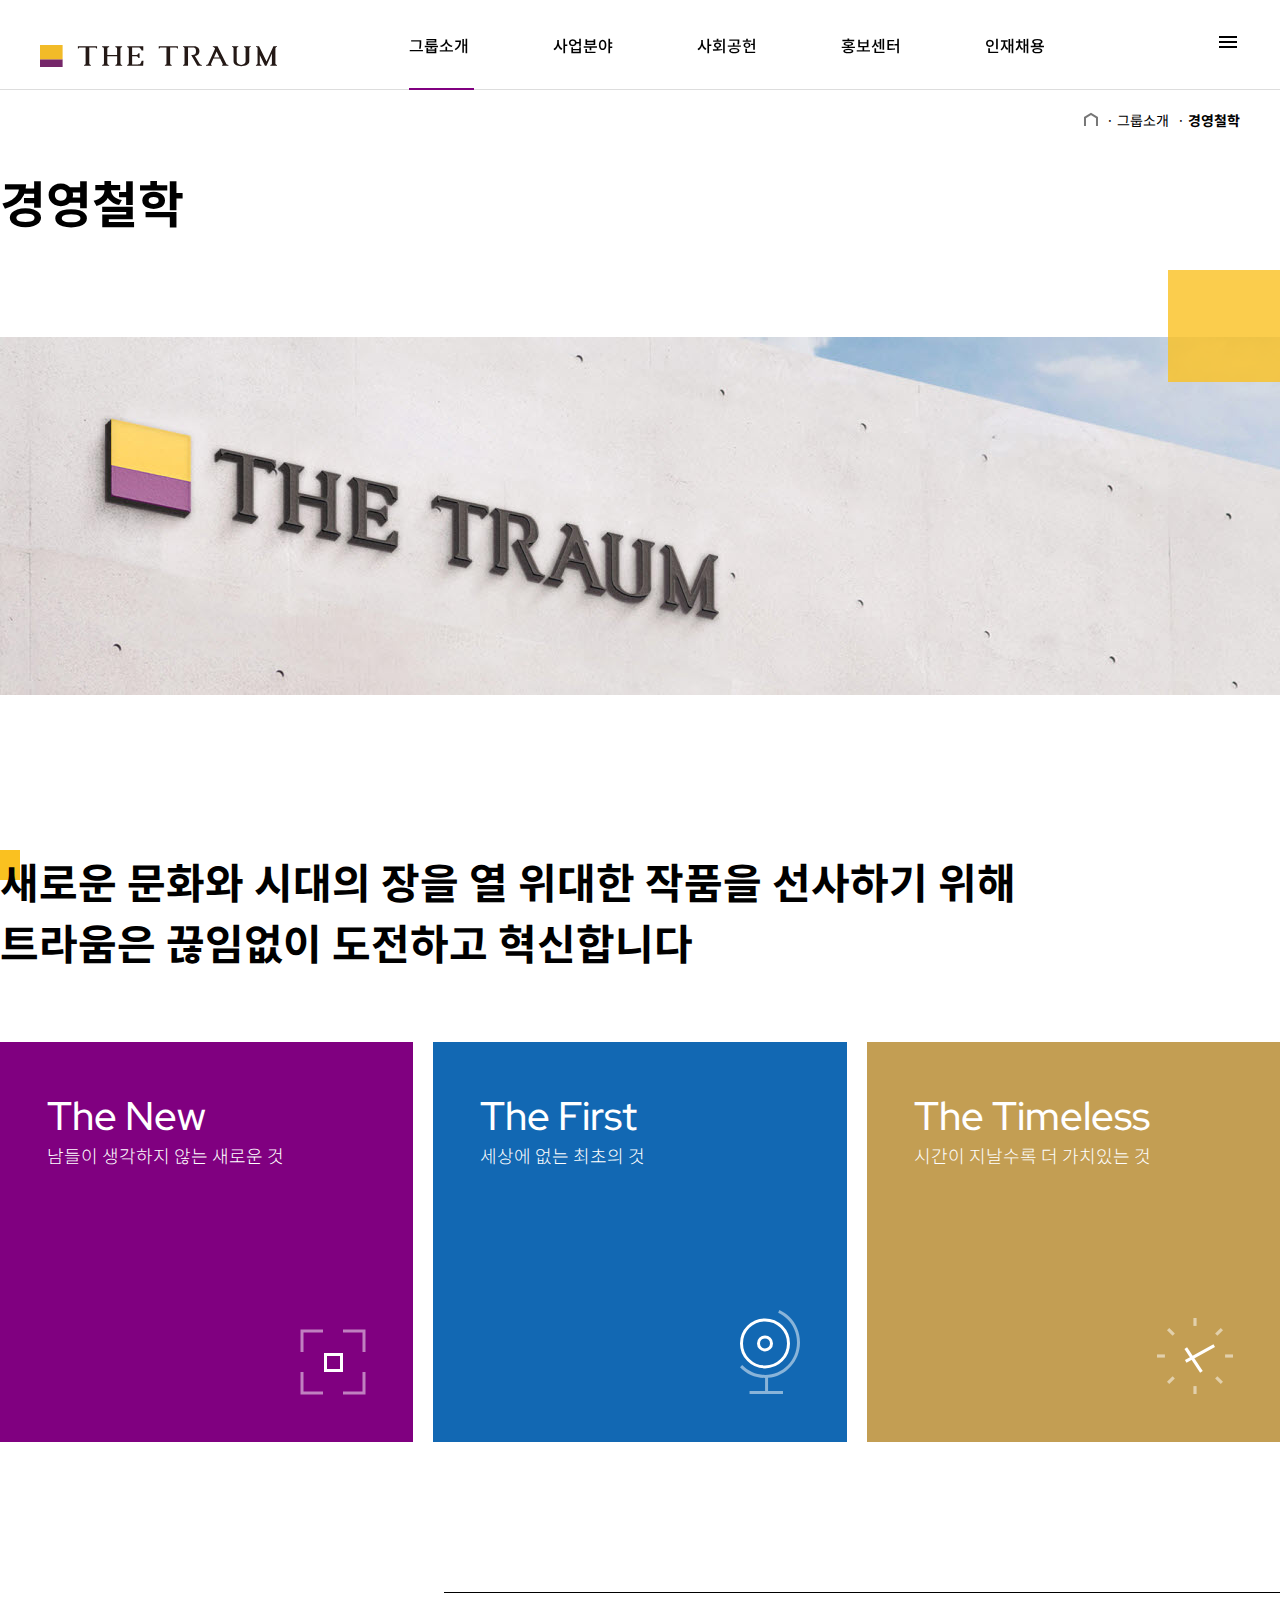
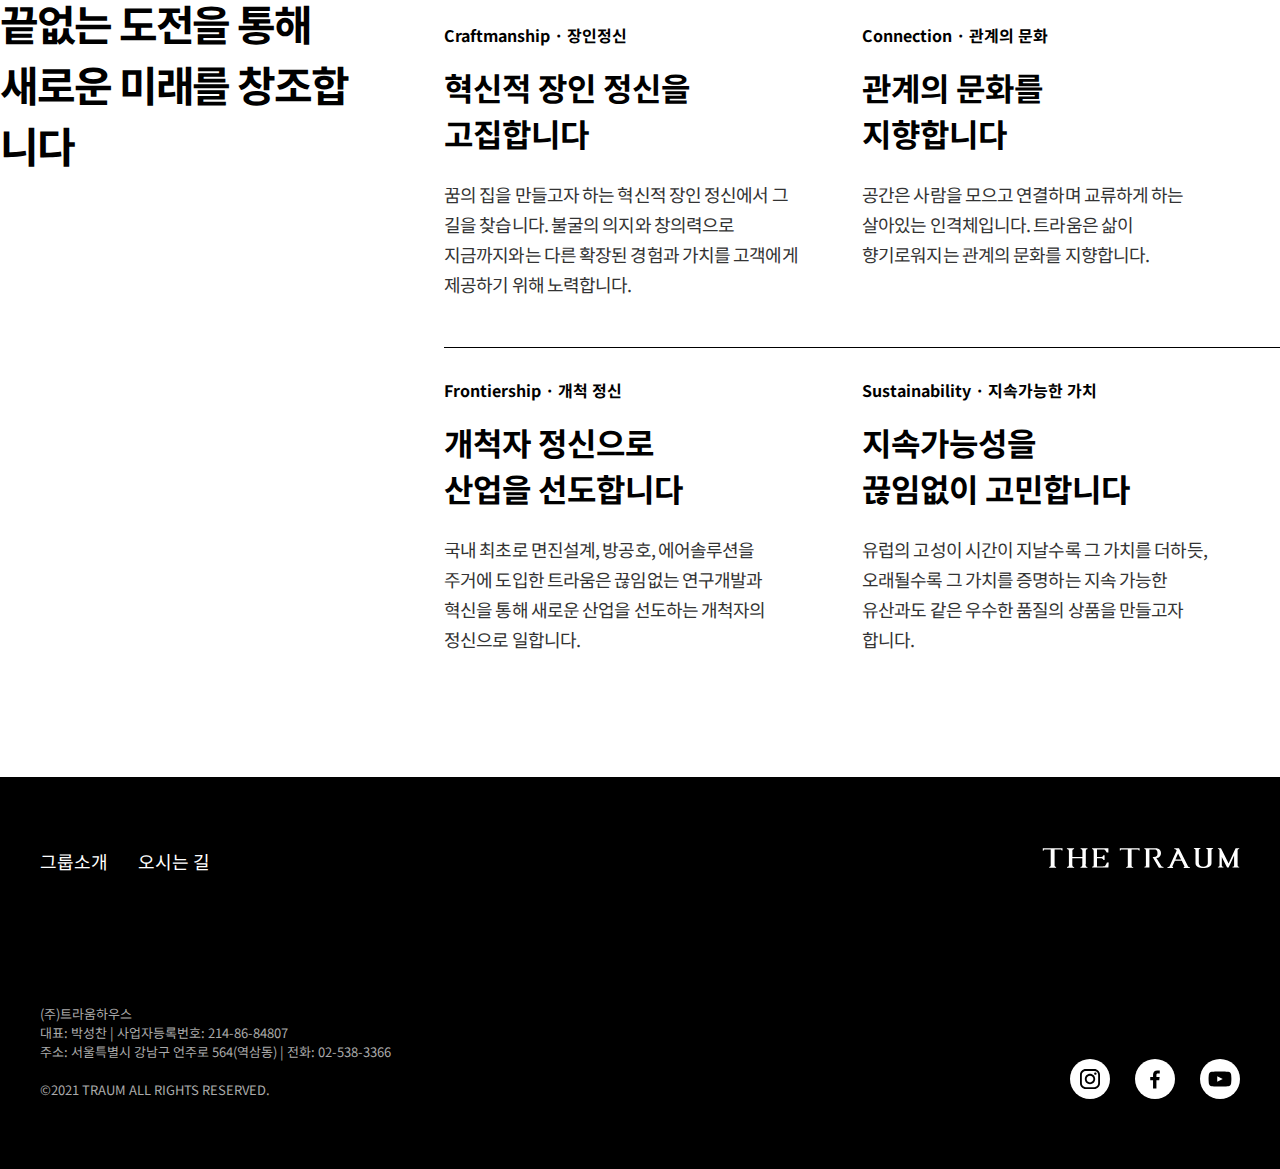
==== pages/sub1-2.html @ 022a42b8 "sub1-2 추가" ====
<!DOCTYPE html>
<html lang="en">
  <head>
    <meta charset="UTF-8" />
    <meta http-equiv="X-UA-Compatible" content="IE=edge" />
    <meta name="viewport" content="width=device-width, initial-scale=1.0" />
    <title>경영철학-트라움</title>
    <link
      rel="shortcut icon"
      href="../images/icon_314437b1bab41f78df8daaabedae7fd4.ico"
    />

    <!-- css style -->
    <link rel="stylesheet" href="../css/style.css" />
    <link
      rel="stylesheet"
      href="../css/sub_web.css"
      media="screen and (min-width: 1200px)"
    />
    <link
      rel="stylesheet"
      href="../css/sub_tab.css"
      media="screen and (max-width: 1199px) and (min-width: 768px)"
    />
    <link
      rel="stylesheet"
      href="../css/sub_mob.css"
      media="screen and (max-width: 767px)"
    />

    <!-- javascript -->
    <script src="https://ajax.googleapis.com/ajax/libs/jquery/3.6.1/jquery.min.js"></script>
    <script src="../js/sub.js"></script>
  </head>
  <body id="sub1-2">
    <div class="container">
      <header>
        <h1 class="logo">
          <a href="../index.html">
            <img src="../images/logo.svg" alt="logo" />
          </a>
        </h1>
        <nav class="gnb">
          <ul class="depth1">
            <li class="active">
              <a href="#">그룹소개</a>
              <ul class="depth2">
                <li>
                  <a href="#">CEO 인사말</a>
                </li>
                <li>
                  <a href="./sub1-2.html">경영철학</a>
                </li>
                <li>
                  <a href="#">연혁</a>
                </li>
                <li>
                  <a href="#">계열사 소개</a>
                </li>
                <li>
                  <a href="#">CI</a>
                </li>
                <li>
                  <a href="#">오시는 길</a>
                </li>
              </ul>
            </li>
            <li>
              <a href="#">사업분야</a>
              <ul class="depth2">
                <li>
                  <a href="#">부동산 개발</a>
                </li>
                <li>
                  <a href="#">자산 운용</a>
                </li>
                <li>
                  <a href="#">문화·예술</a>
                </li>
                <li>
                  <a href="#">식음 유통</a>
                </li>
              </ul>
            </li>
            <li>
              <a href="#">사회공헌</a>
              <ul class="depth2">
                <li>
                  <a href="#">사회공헌 소개</a>
                </li>
                <li>
                  <a href="#">사회공헌 활동</a>
                </li>
              </ul>
            </li>
            <li>
              <a href="#">홍보센터</a>
              <ul class="depth2">
                <li>
                  <a href="#">그룹뉴스</a>
                </li>
                <li>
                  <a href="#">미디어룸</a>
                </li>
              </ul>
            </li>
            <li>
              <a href="#">인재채용</a>
              <ul class="depth2">
                <li>
                  <a href="#">인재상</a>
                </li>
                <li>
                  <a href="#">채용정보</a>
                </li>
              </ul>
            </li>
          </ul>
        </nav>
        <div class="site-map-toggle">
          <a href="#"><img src="../images/menu.svg" alt="menu" /></a>
        </div>
      </header>
      <!-- // header -->

      <!-- site-map -->
      <div id="site-map">
        <div class="header-cover">
          <h1 class="logo mob-only">
            <a href="../index.html">
              <img src="../images/logo.svg" alt="logo" />
            </a>
          </h1>
          <div class="site-map-close">
            <a href="#"><img src="../images/close.svg" alt="menu" /></a>
          </div>
        </div>
        <nav class="gnb">
          <ul class="depth1">
            <li>
              <a href="#"
                >그룹소개
                <img
                  class="mob-only"
                  src="../images/arrow-down.svg"
                  alt="그룹소개"
              /></a>
              <ul class="depth2">
                <li>
                  <a href="#">CEO 인사말</a>
                </li>
                <li>
                  <a href="./sub1-2.html">경영철학</a>
                </li>
                <li>
                  <a href="#">연혁</a>
                </li>
                <li>
                  <a href="#">계열사 소개</a>
                </li>
                <li>
                  <a href="#">CI</a>
                </li>
                <li>
                  <a href="#">오시는 길</a>
                </li>
              </ul>
            </li>
            <li>
              <a href="#"
                >사업분야
                <img
                  class="mob-only"
                  src="../images/arrow-down.svg"
                  alt="사업분야"
              /></a>
              <ul class="depth2">
                <li>
                  <a href="#">부동산 개발</a>
                </li>
                <li>
                  <a href="#">자산 운용</a>
                </li>
                <li>
                  <a href="#">문화·예술</a>
                </li>
                <li>
                  <a href="#">식음 유통</a>
                </li>
              </ul>
            </li>
            <li>
              <a href="#"
                >사회공헌
                <img
                  class="mob-only"
                  src="../images/arrow-down.svg"
                  alt="사회공헌"
              /></a>
              <ul class="depth2">
                <li>
                  <a href="#">사회공헌 소개</a>
                </li>
                <li>
                  <a href="#">사회공헌 활동</a>
                </li>
              </ul>
            </li>
            <li>
              <a href="#"
                >홍보센터
                <img
                  class="mob-only"
                  src="../images/arrow-down.svg"
                  alt="홍보센터"
              /></a>
              <ul class="depth2">
                <li>
                  <a href="#">그룹뉴스</a>
                </li>
                <li>
                  <a href="#">미디어룸</a>
                </li>
              </ul>
            </li>
            <li>
              <a href="#"
                >인재채용
                <img
                  class="mob-only"
                  src="../images/arrow-down.svg"
                  alt="인재채용"
              /></a>
              <ul class="depth2">
                <li>
                  <a href="#">인재상</a>
                </li>
                <li>
                  <a href="#">채용정보</a>
                </li>
              </ul>
            </li>
          </ul>
        </nav>
      </div>
      <!-- // site-map -->

      <main>
        <div class="breadcrumb">
          <ul class="crumb-list">
            <li>
              <a href="../index.html"
                ><img src="../images/sub_home.svg" alt="home" />
              </a>
            </li>
            <li>· 그룹소개</li>
            <li>· <b>경영철학</b></li>
          </ul>
        </div>
        <!-- // breadcrumb -->
        <div class="sub-title">
          <h1>경영철학</h1>
          <div class="sub-title-img">
            <img src="../images/sub_cover_1.jpg" alt="sub-title-img" />
          </div>
        </div>
        <!-- // sub-title -->
        <section class="section1">
          <h2>
            새로운 문화와 시대의 장을 열 위대한 작품을 선사하기 위해 <br />
            트라움은 끊임없이 도전하고 혁신합니다
          </h2>
          <ul class="ph-list">
            <li>
              <h3>The New</h3>
              <p>남들이 생각하지 않는 새로운 것</p>
              <img src="../images/ph-list-1.svg" alt="icon1" />
            </li>
            <li>
              <h3>The First</h3>
              <p>세상에 없는 최초의 것</p>
              <img src="../images/ph-list-2.svg" alt="icon2" />
            </li>
            <li>
              <h3>The Timeless</h3>
              <p>시간이 지날수록 더 가치있는 것</p>
              <img src="../images/ph-list-3.svg" alt="icon3" />
            </li>
          </ul>
        </section>

        <section class="section2">
          <div class="wrap">
            <h2>
              끝없는 도전을 통해 <br />
              새로운 미래를 창조합니다
            </h2>
            <ul class="ph-list2">
              <li>
                <h4>Craftmanship · 장인정신</h4>
                <h3>
                  혁신적 장인 정신을 <br />
                  고집합니다
                </h3>
                <p>
                  꿈의 집을 만들고자 하는 혁신적 장인 정신에서 그 길을 찾습니다.
                  불굴의 의지와 창의력으로 지금까지와는 다른 확장된 경험과
                  가치를 고객에게 제공하기 위해 노력합니다.
                </p>
              </li>
              <li>
                <h4>Connection · 관계의 문화</h4>
                <h3>관계의 문화를 <br />지향합니다</h3>
                <p>
                  공간은 사람을 모으고 연결하며 교류하게 하는 살아있는
                  인격체입니다. 트라움은 삶이 향기로워지는 관계의 문화를
                  지향합니다.
                </p>
              </li>
              <li>
                <h4>Frontiership · 개척 정신</h4>
                <h3>개척자 정신으로 <br />산업을 선도합니다</h3>
                <p>
                  국내 최초로 면진설계, 방공호, 에어솔루션을 주거에 도입한
                  트라움은 끊임없는 연구개발과 혁신을 통해 새로운 산업을
                  선도하는 개척자의 정신으로 일합니다.
                </p>
              </li>
              <li>
                <h4>Sustainability · 지속가능한 가치</h4>
                <h3>지속가능성을 <br />끊임없이 고민합니다</h3>
                <p>
                  유럽의 고성이 시간이 지날수록 그 가치를 더하듯, 오래될수록 그
                  가치를 증명하는 지속 가능한 유산과도 같은 우수한 품질의 상품을
                  만들고자 합니다.
                </p>
              </li>
            </ul>
          </div>
        </section>
      </main>
      <footer>
        <div class="footer_box">
          <ul class="footer_menu">
            <li><a href="#">그룹소개</a></li>
            <li><a href="#">오시는 길</a></li>
          </ul>
          <a href="../index.html">
            <img
              class="footer_logo"
              src="../images/footer_logo.svg"
              alt="The Traum"
            />
          </a>
        </div>
        <div class="footer_box">
          <p>
            (주)트라움하우스 <br />대표: 박성찬 | 사업자등록번호:
            214-86-84807<br />
            주소: 서울특별시 강남구 언주로 564(역삼동) | 전화: 02-538-3366<br />
            <br />
            ©2021 TRAUM ALL RIGHTS RESERVED.
          </p>
          <div class="sns_box">
            <img src="../images/insta.svg" alt="instagram" />
            <img src="../images/face.svg" alt="facebook" />
            <img src="../images/youtube.svg" alt="youtube" />
          </div>
        </div>
      </footer>
      <!-- // footer -->
    </div>
  </body>
</html>
---- css/style.css ----
/* :::::::: 공통 스타일.css :::::::: */
@import url("https://fonts.googleapis.com/css2?family=Noto+Sans+KR:wght@100;300;400;500;700;900&family=Red+Hat+Display:wght@300;400;500;600;700;800;900&display=swap");

* {
  margin: 0;
  padding: 0;
  box-sizing: border-box;
}

body {
  font-family: "Noto Sans KR", sans-serif;
  overflow-x: hidden;
}

body::-webkit-scrollbar {
  display: none; /* Chrome, Safari, Opera */
}
body {
  -ms-overflow-style: none; /* IE and Edge */
  scrollbar-width: none; /* Firefox */
}

.container {
  width: 100vw;
  max-width: 1920px;
  margin: 0 auto;
}

ul {
  list-style-type: none;
}

.gnb .depth1 > li {
  display: inline-block;
}

a {
  text-decoration: none;
  color: #000;
}

.main-title .title-txt h1 {
  font-family: "Red Hat Display";
}

/* ######## 타이틀 라인 애니메이션 ######## */
.main-title .title-txt .line .line-orange {
  animation: line-orange 6s infinite linear both;
}

@keyframes line-orange {
  from {
    width: 0;
  }
  to {
    width: calc(100%);
  }
}
---- css/sub_web.css ----
/* :::::::: web.css :::::::: */
.web-none {
  display: none;
}
.mob-only {
  display: none;
}
.tab-only {
  display: none;
}

body {
  font-family: "noto sans kr", sans-serif;
  padding-top: 90px;
}

h1 {
  font-size: 50px;
}

h2 {
  font-size: 42px;
}

h3 {
  font-size: 32px;
}

/* ######## header ######## */
header {
  display: flex;
  width: 100%;
  max-width: 1920px;
  height: 90px;
  /* outline: 1px solid red; */
  justify-content: space-between;
  align-items: center;
  padding: 0 40px;
  z-index: 100;
  position: fixed;
  top: 0;
  background: #fff;
  border-bottom: 0.2px solid #ddd;
}

header .gnb {
  height: 100%;
}
header .gnb .depth1 {
  height: 90px;
}

header .gnb .depth1 > li {
  width: 140px;
  height: 100%;
  position: relative;
  padding-left: 20px;
}
header .gnb .depth1 > li > a {
  font-size: 16px;
  font-weight: 500;
  line-height: 90px;
  display: block;
}

/* depth2 메뉴 */
header .gnb .depth2 {
  height: 0;
  margin-top: 20px;
  overflow: hidden;
  z-index: 2;
  transition: 0.2s;
}
header .gnb .depth1::after {
  content: "";
  width: 100%;
  height: 0;
  background: #fff;
  position: absolute;
  left: 0;
  top: 90px;
  transition: 0.2s;
  z-index: -1;
}
header .gnb .depth1:hover::after {
  height: 280px;
}

header .gnb .depth1:hover .depth2 {
  height: 260px;
  flex-direction: column;
}

header .gnb .depth2 a {
  font-size: 15px;
  font-weight: 400;
  line-height: 40px;
}

header .gnb a:hover {
  font-weight: 700;
  color: #800080;
}

header .gnb .depth1 > li::before {
  content: "";
  width: 0px;
  height: 2px;
  background: #800080;
  position: absolute;
  top: 88px;
  transition: 0.5s;
}

header .gnb .depth1 > li:hover::before {
  width: 65px;
}

header .gnb .depth1 > li.active::before {
  content: "";
  width: 65px;
  height: 2px;
  background: #800080;
  position: absolute;
  top: 88px;
  transition: 0.5s;
}

/* ######## site-map ######## */
#site-map {
  z-index: 10000;
  width: 100vw;
  max-width: 1920px;
  height: 100vh;
  position: fixed;
  top: 0;
  background: #fff;
  padding: 0 40px;
}

#site-map .header-cover {
  width: 100%;
  height: 90px;
  display: flex;
  justify-content: flex-end;
  align-items: center;
}

#site-map .site-map-close img {
  width: 24px;
}

#site-map .gnb .depth1 {
  /* outline: 1px solid red; */
  margin-top: 10px;
  display: flex;
  justify-content: center;
  gap: 150px;
  height: 90px;
}

#site-map .gnb .depth1::after {
  content: "";
  width: 100vw;
  height: 0.1px;
  background: #800080;
  position: absolute;
  top: 190px;
  left: 0;
}

#site-map .gnb .depth1 > li {
  vertical-align: top;
  font-size: 26px;
  font-weight: 700;
  line-height: 90px;
}

#site-map .gnb .depth1 > li > a {
  color: #800080;
}

#site-map .gnb .depth2 {
  margin-top: 30px;
}

#site-map .gnb .depth2 > li {
  vertical-align: top;
  font-size: 20px;
  font-weight: 400;
  line-height: 1em;
  margin-bottom: 20px;
}

/* site-map 전환 */
#site-map {
  height: 0;
  overflow: hidden;
  opacity: 0;
  transition: 0.5s;
}

#site-map.show {
  height: 100vh;
  overflow: visible;
  opacity: 1;
}

/* ######## main ######## */

/* ######## breadcrumb ######## */
.breadcrumb {
  height: 60px;
  padding: 0 40px;
}

.breadcrumb .crumb-list {
  list-style-type: none;
  height: 100%;
  display: flex;
  justify-content: flex-end;
  align-items: center;
  gap: 8px;
}

.breadcrumb .crumb-list li {
  font-size: 14px;
}

/* ######## sub-title ######## */
.sub-title {
  max-width: 1440px;
  margin: 0 auto;
  position: relative;
}
.sub-title h1 {
  padding: 15px 0 100px;
}

.sub-title .sub-title-img::after {
  content: "";
  width: 112px;
  height: 112px;
  background: rgba(250, 193, 32, 0.8);
  position: absolute;
  top: 120px;
  right: 0px;
}

/* ######## footer ######## */
footer {
  width: 100%;
  padding: 70px 40px;
  background: #000;
  position: relative;
  color: #fff;
}
footer .footer_box {
  display: flex;
  justify-content: space-between;
  align-items: flex-end;
}
footer .footer_box:first-child {
  margin-bottom: 130px;
}
footer .footer_menu {
  width: 170px;
  display: flex;
  justify-content: space-between;
}
footer .footer_menu a {
  color: #fff;
  font-size: 18px;
}

footer .footer_logo {
  width: 198px;
}

footer p {
  font-size: 13px;
  color: #aaa;
}

footer .sns_box {
  width: 170px;
  display: flex;
  justify-content: space-between;
}

/* 페이지 게별 스타일 */

/* :::::: sub1-2 :::::: */
/* ######## section1 ######## */
#sub1-2 .section1 {
  max-width: 1440px;
  margin: 0 auto;
  padding: 150px 0 75px;
}

#sub1-2 .section1 h2 {
  margin-bottom: 70px;
  position: relative;
}

#sub1-2 .section1 h2::before {
  content: "";
  width: 30px;
  height: 30px;
  background: #fac120;
  position: absolute;
  top: 0px;
  left: -10px;
  z-index: -1;
}

#sub1-2 .section1 .ph-list {
  width: 100%;
  height: 400px;
  display: flex;
  justify-content: space-between;
  gap: 20px;
}

#sub1-2 .section1 .ph-list li {
  flex: 1;
  height: 100%;
  color: #fff;
  padding: 47px;
  position: relative;
}

#sub1-2 .section1 .ph-list li:first-child {
  background: #800080;
}
#sub1-2 .section1 .ph-list li:nth-child(2) {
  background: #1268b3;
}
#sub1-2 .section1 .ph-list li:last-child {
  background: #c39e53;
}

#sub1-2 .section1 .ph-list li h3 {
  font-family: "Red Hat Display";
  font-size: 40px;
  font-weight: 500;
}

#sub1-2 .section1 .ph-list li p {
  font-size: 18px;
  font-weight: 300;
}

#sub1-2 .section1 .ph-list li img {
  position: absolute;
  bottom: 47px;
  right: 47px;
}

/* ######## section2 ######## */
#sub1-2 .section2 {
  max-width: 1440px;
  margin: 0 auto;
  padding: 75px 0;
}

#sub1-2 .section2 .wrap {
  width: 100%;
  display: flex;
}

#sub1-2 .section2 h2 {
  width: 30%;
  letter-spacing: -0.05em;
}

#sub1-2 .section2 .ph-list2 {
  width: 70%;
  display: flex;
  flex-wrap: wrap;
  padding-left: 60px;
}

#sub1-2 .section2 .ph-list2 li {
  width: 50%;
  height: 355px;
  padding-right: 60px;
  padding-top: 30px;
  border-top: 1px solid #000;
}

#sub1-2 .section2 .ph-list2 h3 {
  margin: 17px 0 23px;
}

#sub1-2 .section2 .ph-list2 p {
  font-size: 18px;
  color: #333;
  word-break: keep-all;
  line-height: 1.88rem;
  letter-spacing: -0.05em;
}
---- css/sub_tab.css ----
/* :::::::: tab.css :::::::: */
.mob-only {
  display: none;
}
.web-only {
  display: none;
}

body {
  padding-top: 90px;
}

/* ######## header ######## */
header {
  display: flex;
  width: 100vw;
  height: 90px;
  position: fixed;
  top: 0;
  /* outline: 1px solid red; */
  justify-content: space-between;
  align-items: center;
  padding: 0 40px;
  border-bottom: 0.2px solid #ddd;
  z-index: 100;
  background-color: #fff;
}
header .gnb {
  height: 100%;
  display: none;
}

/* ######## site-map ######## */
#site-map {
  z-index: 10000;
  width: 100vw;
  height: 100vh;
  position: fixed;
  top: 0;
  background: #fff;
  padding: 0 40px;
}

#site-map .header-cover {
  width: 100%;
  height: 90px;
  display: flex;
  justify-content: flex-end;
  align-items: center;
}

#site-map .site-map-close img {
  width: 24px;
}

#site-map .gnb .depth1 {
  /* outline: 1px solid red; */
  margin-top: 10px;
  display: flex;
  justify-content: space-between;
  height: 90px;
}

#site-map .gnb .depth1::after {
  content: "";
  width: 100vw;
  height: 0.1px;
  background: #800080;
  position: absolute;
  top: 190px;
  left: 0;
}

#site-map .gnb .depth1 > li {
  vertical-align: top;
  font-size: 26px;
  font-weight: 700;
  line-height: 90px;
}

#site-map .gnb .depth1 > li > a {
  color: #800080;
}

#site-map .gnb .depth2 {
  margin-top: 30px;
}

#site-map .gnb .depth2 > li {
  vertical-align: top;
  font-size: 20px;
  font-weight: 400;
  line-height: 1em;
  margin-bottom: 20px;
}

/* site-map 전환 */
#site-map {
  height: 0;
  overflow: hidden;
  opacity: 0;
  transition: 0.5s;
}

#site-map.show {
  height: 100vh;
  overflow: visible;
  opacity: 1;
}

/* ######## footer ########*/
footer {
  width: 100%;
  padding: 70px 40px;
  background: #000;
  position: relative;
  color: #fff;
}
footer .footer_box {
  display: flex;
  justify-content: space-between;
  align-items: flex-end;
}
footer .footer_box:first-child {
  margin-bottom: 130px;
}
footer .footer_menu {
  width: 170px;
  display: flex;
  justify-content: space-between;
}
footer .footer_menu a {
  color: #fff;
  font-size: 18px;
}

footer .footer_logo {
  width: 198px;
}

footer p {
  font-size: 13px;
  color: #aaa;
}

footer .sns_box {
  width: 170px;
  display: flex;
  justify-content: space-between;
}
---- css/sub_mob.css ----
/* :::::::: mob.css :::::::: */
.mob-none {
  display: none;
}
.web-only {
  display: none;
}
.tab-only {
  display: none;
}

body {
  padding-top: 65px;
}
/* ######## header ######## */
header {
  display: flex;
  position: fixed;
  top: 0;
  width: 100%;
  height: 65px;
  /* outline: 1px solid red; */
  justify-content: space-between;
  align-items: center;
  padding: 0 14px;
  border-bottom: 0.2px solid #ddd;
  z-index: 100;
  background-color: #fff;
}
header h1 a {
  display: flex;
  align-items: center;
}
header h1 img {
  width: 80%;
}
header .gnb {
  height: 100%;
  display: none;
}

/* ######## site-map ######## */
#site-map {
  z-index: 10000;
  width: 100vw;
  height: 100vh;
  position: fixed;
  top: 0;
  background: #fff;
  padding: 0 14px;
}

#site-map .header-cover {
  width: 100%;
  height: 65px;
  display: flex;
  justify-content: space-between;
  align-items: center;
}

#site-map .header-cover h1 a {
  display: flex;
  align-items: center;
}
#site-map .header-cover h1 img {
  width: 80%;
}

#site-map .site-map-close img {
  width: 24px;
}

#site-map .gnb .depth1 {
  margin-top: 25px;
  display: flex;
  flex-direction: column;
}

#site-map .gnb .depth1 > li {
  border-bottom: 0.1px solid rgba(0, 0, 0, 0.1);
}

#site-map .gnb .depth1 > li > a {
  width: 100%;
  height: 50px;
  display: flex;
  justify-content: space-between;
  font-weight: 700;
  align-items: center;
}

#site-map .gnb .depth1 > li > a img {
  width: 24px;
}

#site-map .gnb .depth2 {
  padding: 20px;
  background: #f9f9f9;
  max-height: 300px;
}

#site-map .gnb .depth2 > li a {
  vertical-align: top;
  font-size: 14px;
  font-weight: 500;
  line-height: 35px;
}

/* site-map 전환 */
#site-map {
  height: 0;
  overflow: hidden;
  opacity: 0;
  transition: 0.5s;
}

#site-map.show {
  height: 100vh;
  overflow: visible;
  opacity: 1;
}

/* site-map 2depth 메뉴 보이기 */
#site-map .gnb .depth1 > li {
  max-height: 50px;
  overflow: hidden;
  transition: 0.7s;
}

#site-map .gnb .depth1 > li:hover {
  max-height: 400px;
}

/* ######## breadcrumb ######## */
.breadcrumb {
  width: 100%;
  height: 60px;
}

.breadcrumb .crumb-list {
  list-style-type: none;
  width: 100%;
  height: 100%;
  display: flex;
}

/* ######## footer ######## */
footer {
  width: 100%;
  padding: 55px 20px;
  background: #000;
  position: relative;
  color: #fff;
}

footer .footer_box:first-child {
  display: flex;
  height: 100px;
  flex-direction: column-reverse;
  justify-content: space-between;
  align-items: flex-start;
  margin-bottom: 130px;
}
footer .footer_menu {
  width: 164px;
}
footer .footer_menu a {
  color: #d8d8d8;
  font-size: 14px;
  line-height: 2em;
}

footer .footer_logo {
  width: 198px;
}

footer p {
  font-size: 12px;
  color: #6f6f6f;
}

footer .sns_box {
  height: 120px;
  display: flex;
  flex-direction: column;
  justify-content: space-between;
  position: absolute;
  right: 20px;
  top: 55px;
}

footer .sns_box > img {
  width: 32px;
}
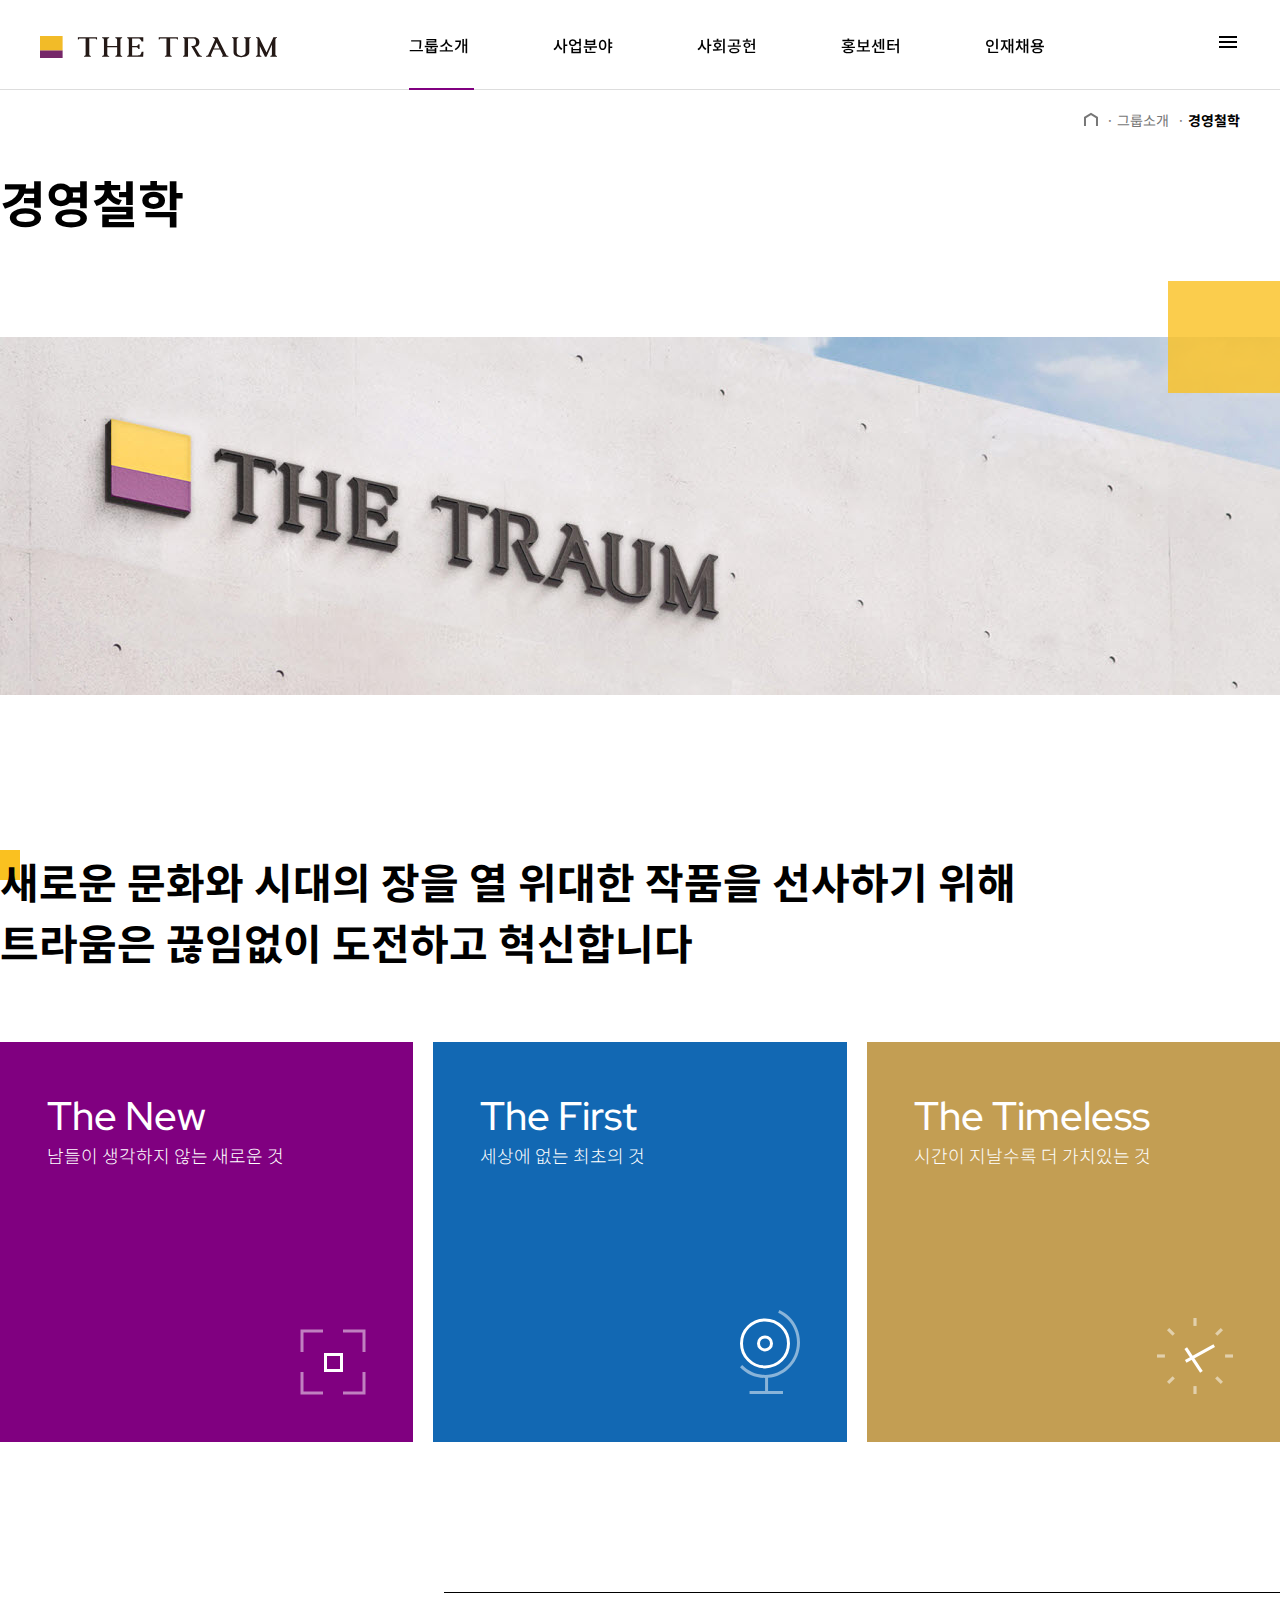
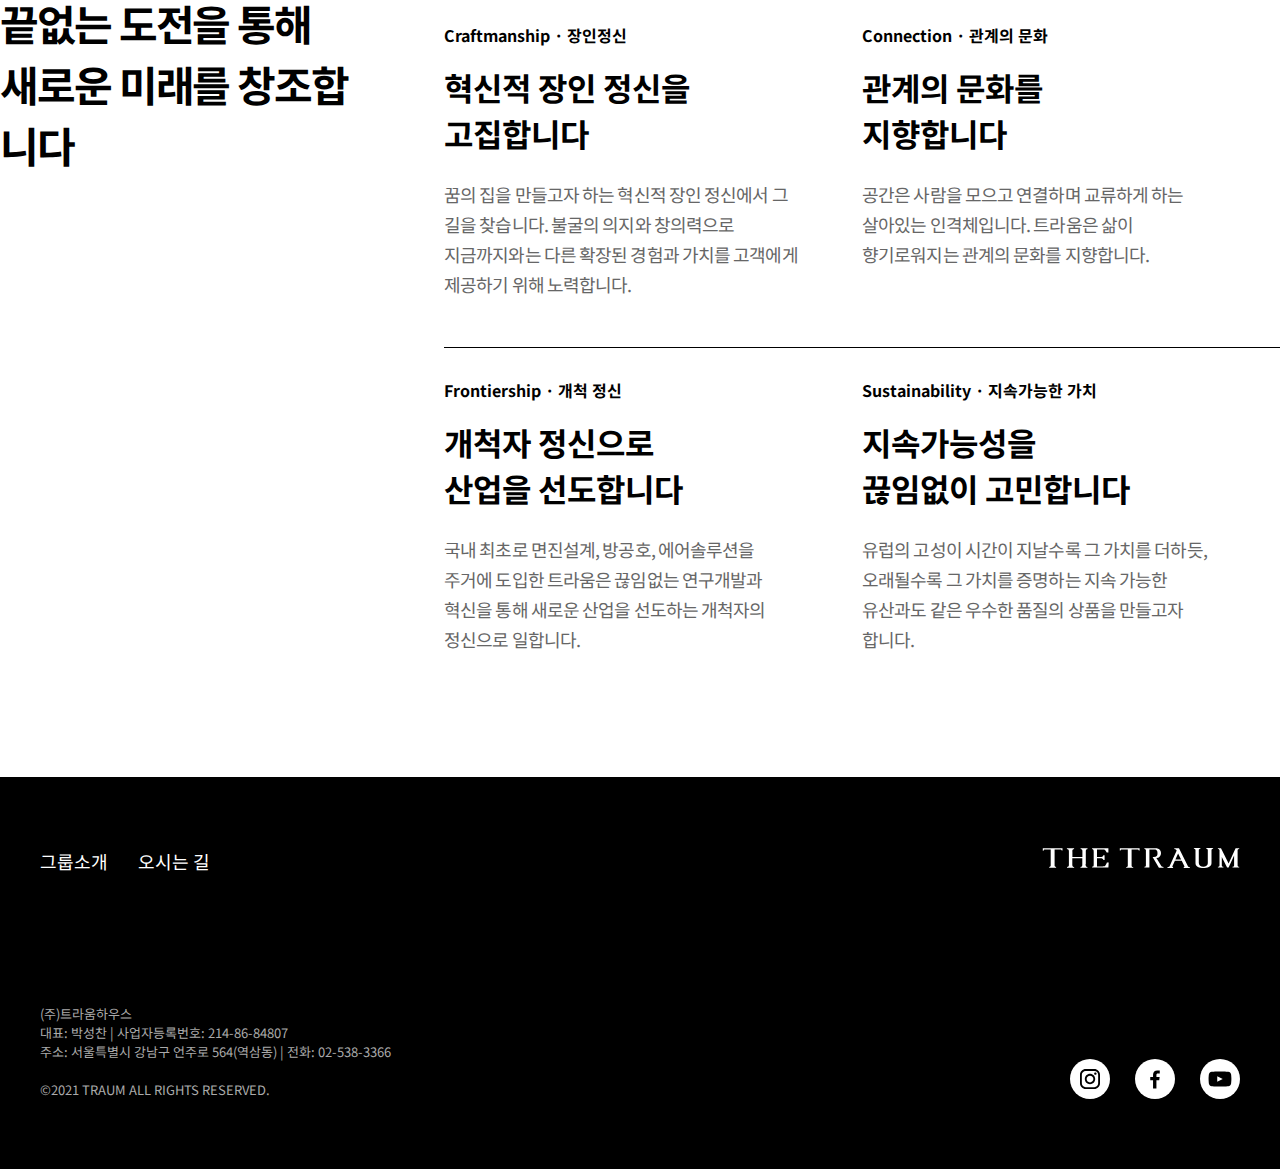
==== commit 271109fb: "서브1-2 tab, mob 구현" ====
--- a/pages/sub1-2.html
+++ b/pages/sub1-2.html
@@ -261,13 +261,23 @@
         <div class="sub-title">
           <h1>경영철학</h1>
           <div class="sub-title-img">
-            <img src="../images/sub_cover_1.jpg" alt="sub-title-img" />
+            <img
+              src="../images/sub_cover_1.jpg"
+              alt="sub-title-img"
+              class="mob-none"
+            />
+            <img
+              src="../images/sub_cover_1_mob.jpg"
+              alt="sub-title-img"
+              class="mob-only"
+            />
           </div>
         </div>
         <!-- // sub-title -->
         <section class="section1">
           <h2>
-            새로운 문화와 시대의 장을 열 위대한 작품을 선사하기 위해 <br />
+            새로운 문화와 시대의 장을 열 위대한 작품을 선사하기 위해
+            <br class="web-only" />
             트라움은 끊임없이 도전하고 혁신합니다
           </h2>
           <ul class="ph-list">
@@ -292,14 +302,14 @@
         <section class="section2">
           <div class="wrap">
             <h2>
-              끝없는 도전을 통해 <br />
+              끝없는 도전을 통해 <br class="web-only" />
               새로운 미래를 창조합니다
             </h2>
             <ul class="ph-list2">
               <li>
                 <h4>Craftmanship · 장인정신</h4>
                 <h3>
-                  혁신적 장인 정신을 <br />
+                  혁신적 장인 정신을 <br class="web-only" />
                   고집합니다
                 </h3>
                 <p>
@@ -310,7 +320,7 @@
               </li>
               <li>
                 <h4>Connection · 관계의 문화</h4>
-                <h3>관계의 문화를 <br />지향합니다</h3>
+                <h3>관계의 문화를 <br class="web-only" />지향합니다</h3>
                 <p>
                   공간은 사람을 모으고 연결하며 교류하게 하는 살아있는
                   인격체입니다. 트라움은 삶이 향기로워지는 관계의 문화를
@@ -319,7 +329,9 @@
               </li>
               <li>
                 <h4>Frontiership · 개척 정신</h4>
-                <h3>개척자 정신으로 <br />산업을 선도합니다</h3>
+                <h3>
+                  개척자 정신으로 <br class="web-only" />산업을 선도합니다
+                </h3>
                 <p>
                   국내 최초로 면진설계, 방공호, 에어솔루션을 주거에 도입한
                   트라움은 끊임없는 연구개발과 혁신을 통해 새로운 산업을
@@ -328,7 +340,7 @@
               </li>
               <li>
                 <h4>Sustainability · 지속가능한 가치</h4>
-                <h3>지속가능성을 <br />끊임없이 고민합니다</h3>
+                <h3>지속가능성을 <br class="web-only" />끊임없이 고민합니다</h3>
                 <p>
                   유럽의 고성이 시간이 지날수록 그 가치를 더하듯, 오래될수록 그
                   가치를 증명하는 지속 가능한 유산과도 같은 우수한 품질의 상품을
--- a/css/sub_web.css
+++ b/css/sub_web.css
@@ -43,9 +43,14 @@
   border-bottom: 0.2px solid #ddd;
 }
 
+header h1 {
+  height: 100%;
+}
+
 header .gnb {
   height: 100%;
 }
+
 header .gnb .depth1 {
   height: 90px;
 }
@@ -224,26 +229,33 @@
 }
 
 .breadcrumb .crumb-list li {
+  color: #777;
   font-size: 14px;
+}
+
+.breadcrumb .crumb-list li b {
+  color: #000;
 }
 
 /* ######## sub-title ######## */
 .sub-title {
   max-width: 1440px;
   margin: 0 auto;
-  position: relative;
 }
 .sub-title h1 {
   padding: 15px 0 100px;
 }
 
+.sub-title .sub-title-img {
+  position: relative;
+}
 .sub-title .sub-title-img::after {
   content: "";
   width: 112px;
   height: 112px;
   background: rgba(250, 193, 32, 0.8);
   position: absolute;
-  top: 120px;
+  top: -56px;
   right: 0px;
 }
 
@@ -395,7 +407,7 @@
 
 #sub1-2 .section2 .ph-list2 p {
   font-size: 18px;
-  color: #333;
+  color: #666;
   word-break: keep-all;
   line-height: 1.88rem;
   letter-spacing: -0.05em;
--- a/css/sub_tab.css
+++ b/css/sub_tab.css
@@ -7,7 +7,24 @@
 }
 
 body {
+  font-family: "noto sans kr", sans-serif;
   padding-top: 90px;
+}
+
+h1 {
+  font-size: 44px;
+}
+
+h2 {
+  font-size: 37px;
+}
+
+h3 {
+  font-size: 28px;
+}
+
+h4 {
+  font-size: 14px;
 }
 
 /* ######## header ######## */
@@ -25,6 +42,17 @@
   z-index: 100;
   background-color: #fff;
 }
+
+header h1 {
+  height: 100%;
+}
+
+header h1 a {
+  height: 100%;
+  display: flex;
+  align-items: center;
+}
+
 header .gnb {
   height: 100%;
   display: none;
@@ -106,6 +134,56 @@
   height: 100vh;
   overflow: visible;
   opacity: 1;
+}
+
+/* ######## main ######## */
+
+/* ######## breadcrumb ######## */
+.breadcrumb {
+  height: 60px;
+  padding: 0 40px;
+}
+
+.breadcrumb .crumb-list {
+  list-style-type: none;
+  height: 100%;
+  display: flex;
+  justify-content: flex-end;
+  align-items: center;
+  gap: 8px;
+}
+
+.breadcrumb .crumb-list li {
+  color: #777;
+  font-size: 14px;
+}
+
+.breadcrumb .crumb-list li b {
+  color: #000;
+}
+
+/* ######## sub-title ######## */
+.sub-title {
+  width: 100vw;
+  padding: 0 40px;
+  overflow: hidden;
+}
+.sub-title h1 {
+  padding: 15px 0 80px;
+}
+
+.sub-title .sub-title-img {
+  position: relative;
+}
+
+.sub-title .sub-title-img::after {
+  content: "";
+  width: 112px;
+  height: 112px;
+  background: rgba(250, 193, 32, 0.8);
+  position: absolute;
+  top: -56px;
+  right: 0px;
 }
 
 /* ######## footer ########*/
@@ -148,3 +226,114 @@
   display: flex;
   justify-content: space-between;
 }
+
+/* 페이지 게별 스타일 */
+
+/* :::::: sub1-2 :::::: */
+/* ######## section1 ######## */
+#sub1-2 .section1 {
+  width: 100vw;
+  padding: 90px 40px;
+}
+
+#sub1-2 .section1 h2 {
+  margin-bottom: 70px;
+  position: relative;
+}
+
+#sub1-2 .section1 h2::before {
+  content: "";
+  width: 30px;
+  height: 30px;
+  background: #fac120;
+  position: absolute;
+  top: 0px;
+  left: -10px;
+  z-index: -1;
+}
+
+#sub1-2 .section1 .ph-list {
+  width: 100%;
+  height: 400px;
+  display: flex;
+  justify-content: space-between;
+  gap: 20px;
+}
+
+#sub1-2 .section1 .ph-list li {
+  flex: 1;
+  height: 100%;
+  color: #fff;
+  padding: 30px;
+  position: relative;
+}
+
+#sub1-2 .section1 .ph-list li:first-child {
+  background: #800080;
+}
+#sub1-2 .section1 .ph-list li:nth-child(2) {
+  background: #1268b3;
+}
+#sub1-2 .section1 .ph-list li:last-child {
+  background: #c39e53;
+}
+
+#sub1-2 .section1 .ph-list li h3 {
+  font-family: "Red Hat Display";
+  font-size: 32px;
+  font-weight: 500;
+}
+
+#sub1-2 .section1 .ph-list li p {
+  font-size: 16px;
+  font-weight: 300;
+}
+
+#sub1-2 .section1 .ph-list li img {
+  position: absolute;
+  bottom: 30px;
+  right: 30px;
+}
+
+/* ######## section2 ######## */
+#sub1-2 .section2 {
+  width: 100vw;
+  padding: 90px 40px 40px;
+}
+
+#sub1-2 .section2 .wrap {
+  width: 100%;
+  display: flex;
+}
+
+#sub1-2 .section2 h2 {
+  width: 30%;
+  letter-spacing: -0.05em;
+  word-break: keep-all;
+}
+
+#sub1-2 .section2 .ph-list2 {
+  width: 70%;
+  display: flex;
+  flex-wrap: wrap;
+  padding-left: 50px;
+}
+
+#sub1-2 .section2 .ph-list2 li {
+  width: 50%;
+  padding: 30px 50px 70px 0;
+  border-top: 1px solid #000;
+}
+
+#sub1-2 .section2 .ph-list2 h3 {
+  margin: 17px 0 23px;
+  word-break: keep-all;
+}
+
+#sub1-2 .section2 .ph-list2 p {
+  font-size: 16px;
+  color: #666;
+  word-break: keep-all;
+  line-height: 1.7rem;
+  letter-spacing: -0.05em;
+}
--- a/css/sub_mob.css
+++ b/css/sub_mob.css
@@ -12,6 +12,23 @@
 body {
   padding-top: 65px;
 }
+
+h1 {
+  font-size: 35px;
+}
+
+h2 {
+  font-size: 25px;
+}
+
+h3 {
+  font-size: 23px;
+}
+
+h4 {
+  font-size: 13px;
+}
+
 /* ######## header ######## */
 header {
   display: flex;
@@ -131,17 +148,62 @@
   max-height: 400px;
 }
 
+/* ######## main ######## */
+
 /* ######## breadcrumb ######## */
 .breadcrumb {
-  width: 100%;
   height: 60px;
+  padding: 0 14px;
 }
 
 .breadcrumb .crumb-list {
   list-style-type: none;
-  width: 100%;
   height: 100%;
   display: flex;
+  justify-content: flex-end;
+  align-items: center;
+  gap: 8px;
+}
+
+.breadcrumb .crumb-list li {
+  color: #777;
+  font-size: 14px;
+}
+
+.breadcrumb .crumb-list li b {
+  color: #000;
+}
+
+/* ######## sub-title ######## */
+.sub-title {
+  width: 100vw;
+  padding: 0 14px;
+  overflow: hidden;
+}
+.sub-title h1 {
+  padding: 15px 0 30px;
+}
+
+.sub-title .sub-title-img {
+  width: 100vw;
+  position: relative;
+  height: 212px;
+}
+
+.sub-title .sub-title-img::after {
+  content: "";
+  width: 56px;
+  height: 56px;
+  background: rgba(250, 193, 32, 0.8);
+  position: absolute;
+  top: -28px;
+  right: 28px;
+}
+
+.sub-title .sub-title-img img {
+  height: 100%;
+  width: 100%;
+  object-fit: cover;
 }
 
 /* ######## footer ######## */
@@ -192,3 +254,120 @@
 footer .sns_box > img {
   width: 32px;
 }
+
+/* 페이지 게별 스타일 */
+
+/* :::::: sub1-2 :::::: */
+/* ######## section1 ######## */
+#sub1-2 .section1 {
+  width: 100vw;
+  padding: 60px 14px;
+}
+
+#sub1-2 .section1 h2 {
+  margin-bottom: 70px;
+  position: relative;
+  word-break: keep-all;
+}
+
+#sub1-2 .section1 h2::before {
+  content: "";
+  width: 20px;
+  height: 20px;
+  background: #fac120;
+  position: absolute;
+  top: 0px;
+  left: -5px;
+  z-index: -1;
+}
+
+#sub1-2 .section1 .ph-list {
+  width: 100%;
+  height: 400px;
+  display: flex;
+  flex-direction: column;
+  justify-content: space-between;
+  gap: 20px;
+}
+
+#sub1-2 .section1 .ph-list li {
+  flex: 1;
+  height: 100%;
+  color: #fff;
+  padding: 30px;
+  position: relative;
+}
+
+#sub1-2 .section1 .ph-list li:first-child {
+  background: #800080;
+}
+#sub1-2 .section1 .ph-list li:nth-child(2) {
+  background: #1268b3;
+}
+#sub1-2 .section1 .ph-list li:last-child {
+  background: #c39e53;
+}
+
+#sub1-2 .section1 .ph-list li h3 {
+  font-family: "Red Hat Display";
+  font-size: 25px;
+  font-weight: 500;
+  margin-bottom: 12px;
+}
+
+#sub1-2 .section1 .ph-list li p {
+  font-size: 14px;
+  font-weight: 300;
+}
+
+#sub1-2 .section1 .ph-list li img {
+  width: 40px;
+  position: absolute;
+  top: 50%;
+  right: 30px;
+  transform: translateY(-50%);
+}
+
+/* ######## section2 ######## */
+#sub1-2 .section2 {
+  width: 100%;
+  padding: 60px 14px;
+}
+
+#sub1-2 .section2 .wrap {
+  width: 100%;
+  display: flex;
+  flex-direction: column;
+}
+
+#sub1-2 .section2 h2 {
+  width: 100%;
+  letter-spacing: -0.05em;
+  word-break: keep-all;
+  margin-bottom: 60px;
+}
+
+#sub1-2 .section2 .ph-list2 {
+  width: 100%;
+  display: flex;
+  flex-direction: column;
+}
+
+#sub1-2 .section2 .ph-list2 li {
+  width: 100%;
+  padding: 20px 0 40px;
+  border-top: 1px solid #000;
+}
+
+#sub1-2 .section2 .ph-list2 h3 {
+  margin: 12px 0;
+  word-break: keep-all;
+}
+
+#sub1-2 .section2 .ph-list2 p {
+  font-size: 14px;
+  color: #666;
+  word-break: keep-all;
+  line-height: 1.7rem;
+  letter-spacing: -0.05em;
+}
